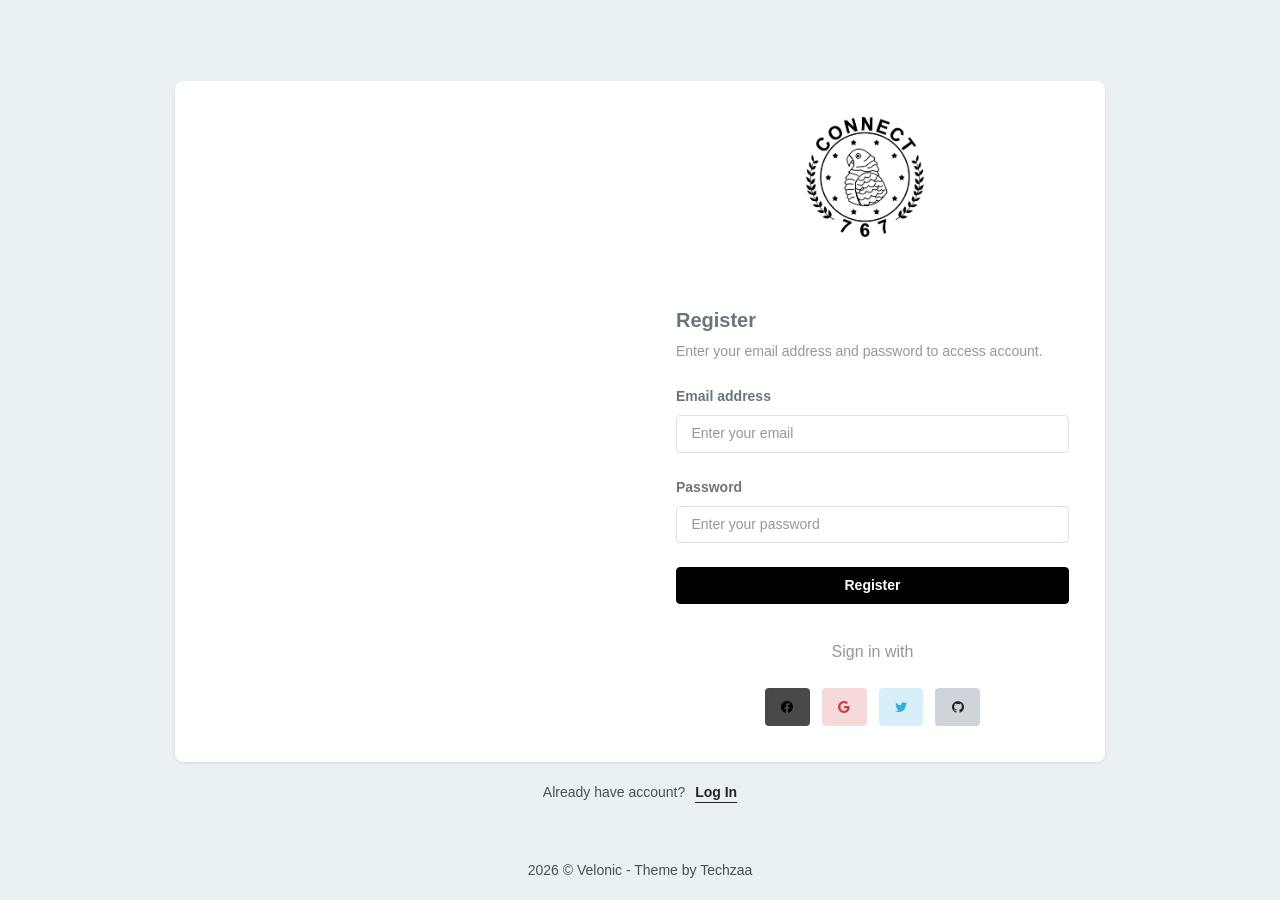
==== auth-register.html @ d2b1871f "complete" ====
<!DOCTYPE html>
<html lang="en">

<head>
    <meta charset="utf-8" />
    <title>Register | Velonic - Bootstrap 5 Admin & Dashboard Template</title>
    <meta name="viewport" content="width=device-width, initial-scale=1.0">
    <meta content="A fully responsive admin theme which can be used to build CRM, CMS,ERP etc." name="description" />
    <meta content="Techzaa" name="author" />

    <!-- App favicon -->
    <link rel="shortcut icon" href="assets/images/favicon.ico">

    <!-- Theme Config Js -->
    <script src="assets/js/config.js"></script>

    <!-- App css -->
    <link href="assets/css/app.min.css" rel="stylesheet" type="text/css" id="app-style" />

    <!-- Icons css -->
    <link href="assets/css/icons.min.css" rel="stylesheet" type="text/css" />
</head>

<body class="authentication-bg">

    <div class="account-pages pt-2 pt-sm-5 pb-4 pb-sm-5 position-relative">
        <div class="container">
            <div class="row justify-content-center">
                <div class="col-xxl-8 col-lg-10">
                    <div class="card overflow-hidden bg-opacity-25">
                        <div class="row g-0">
                            <div class="col-lg-6 d-none d-lg-block p-2">
                                <img src="assets/images/auth-img2.jpg" alt="" class="img-fluid rounded h-100">
                            </div>
                            <div class="col-lg-6">
                                <div class="d-flex flex-column h-100">
                                    <div class="auth-brand p-4">
                                        <a href="index.html" class="logo-light">
                                            <img src="assets/images/logo.png" alt="logo" height="22">
                                        </a>
                                        <a href="index.html" class="logo-dark">
                                            <img src="assets/images/Logo767.png" alt="dark logo" height="120" style="margin-left: 130px;" >
                                        </a>
                                    </div>
                                    <div class="p-4 my-auto">
                                        <h4 class="fs-20">Register</h4>
                                        <p class="text-muted mb-3">Enter your email address and password to access
                                            account.</p>

                                        <!-- form -->
                                        <form action="#">
                                            <!-- <div class="mb-3">
                                                <label for="fullname" class="form-label">Full Name</label>
                                                <input class="form-control" type="text" id="fullname"
                                                    placeholder="Enter your name" required="">
                                            </div> -->
                                            <div class="mb-3">
                                                <label for="emailaddress" class="form-label">Email address</label>
                                                <input class="form-control" type="email" id="emailaddress" required=""
                                                    placeholder="Enter your email">
                                            </div>
                                            <div class="mb-3">
                                                <label for="password" class="form-label">Password</label>
                                                <input class="form-control" type="password" required="" id="password"
                                                    placeholder="Enter your password">
                                            </div>
                                            <!-- <div class="mb-3">
                                                <div class="form-check">
                                                    <input type="checkbox" class="form-check-input"
                                                        id="checkbox-signup">
                                                    <label class="form-check-label" for="checkbox-signup">I accept <a
                                                            href="javascript: void(0);" class="text-muted">Terms and
                                                            Conditions</a></label>
                                                </div>
                                            </div> -->
                                            <div class="mb-0 d-grid text-center">
                                                <button class="btn btn-primary fw-semibold" type="submit">Register
                                                    </button>
                                            </div>

                                            <div class="text-center mt-4">
                                                <p class="text-muted fs-16">Sign in with</p>
                                                <div class="d-flex gap-2 justify-content-center mt-3">
                                                    <a href="javascript: void(0);" class="btn btn-soft-primary"><i
                                                            class="ri-facebook-circle-fill"></i></a>
                                                    <a href="javascript: void(0);" class="btn btn-soft-danger"><i
                                                            class="ri-google-fill"></i></a>
                                                    <a href="javascript: void(0);" class="btn btn-soft-info"><i
                                                            class="ri-twitter-fill"></i></a>
                                                    <a href="javascript: void(0);" class="btn btn-soft-dark"><i
                                                            class="ri-github-fill"></i></a>
                                                </div>
                                            </div>
                                        </form>
                                        <!-- end form-->
                                    </div>
                                </div>
                            </div> <!-- end col -->
                        </div>
                    </div>
                </div>
                <!-- end row -->
            </div>
            <div class="row">
                <div class="col-12 text-center">
                    <p class="text-dark-emphasis">Already have account? <a href="auth-login.html"
                            class="text-dark fw-bold ms-1 link-offset-3 text-decoration-underline"><b>Log In</b></a>
                    </p>
                </div> <!-- end col -->
            </div>
            <!-- end row -->
        </div>
        <!-- end container -->
    </div>
    <!-- end page -->

    <footer class="footer footer-alt fw-medium">
        <span class="text-dark-emphasis">
            <script>document.write(new Date().getFullYear())</script> © Velonic - Theme by Techzaa
        </span>
    </footer>

    <!-- Vendor js -->
    <script src="assets/js/vendor.min.js"></script>

    <!-- App js -->
    <script src="assets/js/app.min.js"></script>

</body>

</html>
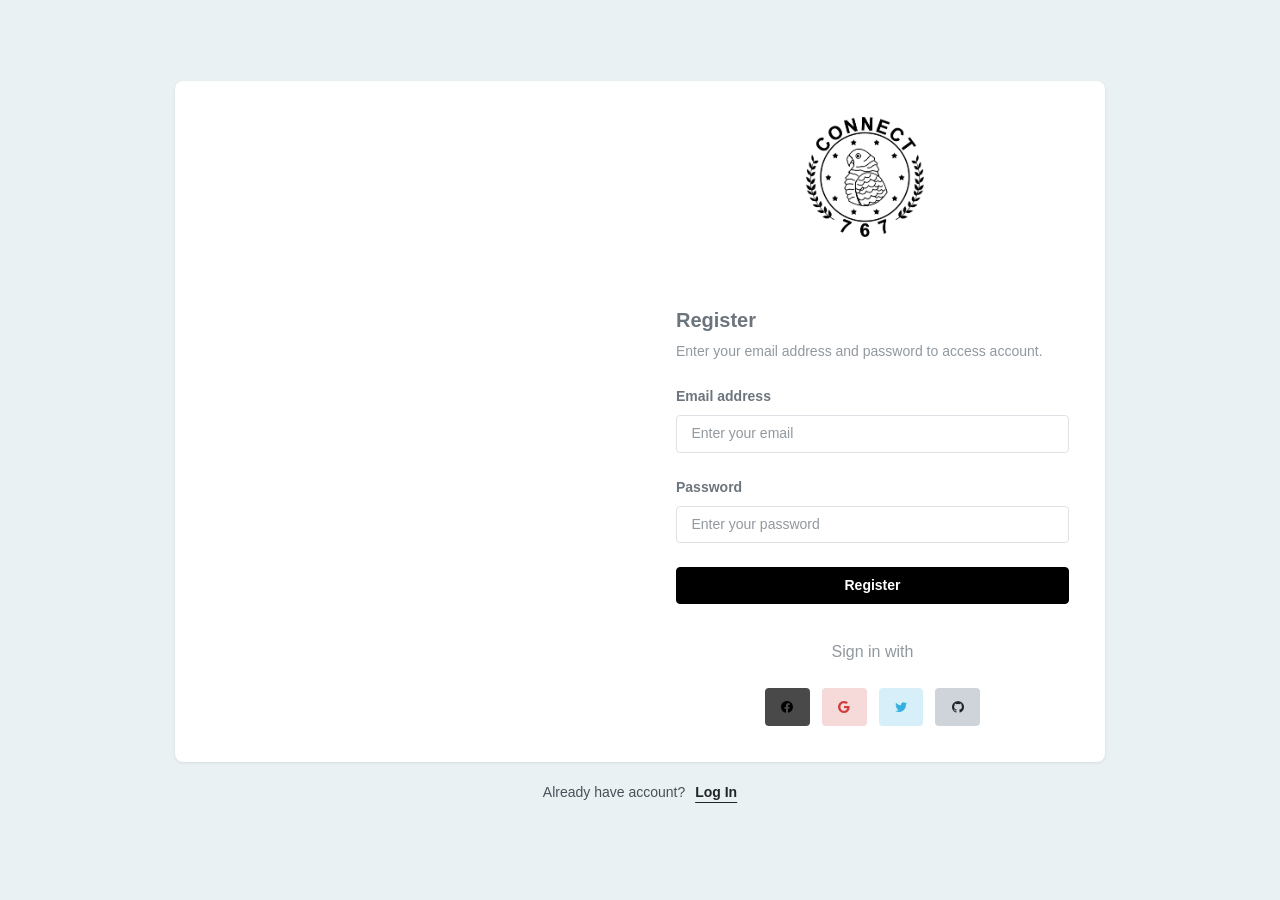
==== commit bd58ffa6: "complete" ====
--- a/auth-register.html
+++ b/auth-register.html
@@ -3,7 +3,7 @@
 
 <head>
     <meta charset="utf-8" />
-    <title>Register | Velonic - Bootstrap 5 Admin & Dashboard Template</title>
+    <title>Register - Connect 767</title>
     <meta name="viewport" content="width=device-width, initial-scale=1.0">
     <meta content="A fully responsive admin theme which can be used to build CRM, CMS,ERP etc." name="description" />
     <meta content="Techzaa" name="author" />
@@ -114,11 +114,7 @@
     </div>
     <!-- end page -->
 
-    <footer class="footer footer-alt fw-medium">
-        <span class="text-dark-emphasis">
-            <script>document.write(new Date().getFullYear())</script> © Velonic - Theme by Techzaa
-        </span>
-    </footer>
+
 
     <!-- Vendor js -->
     <script src="assets/js/vendor.min.js"></script>
